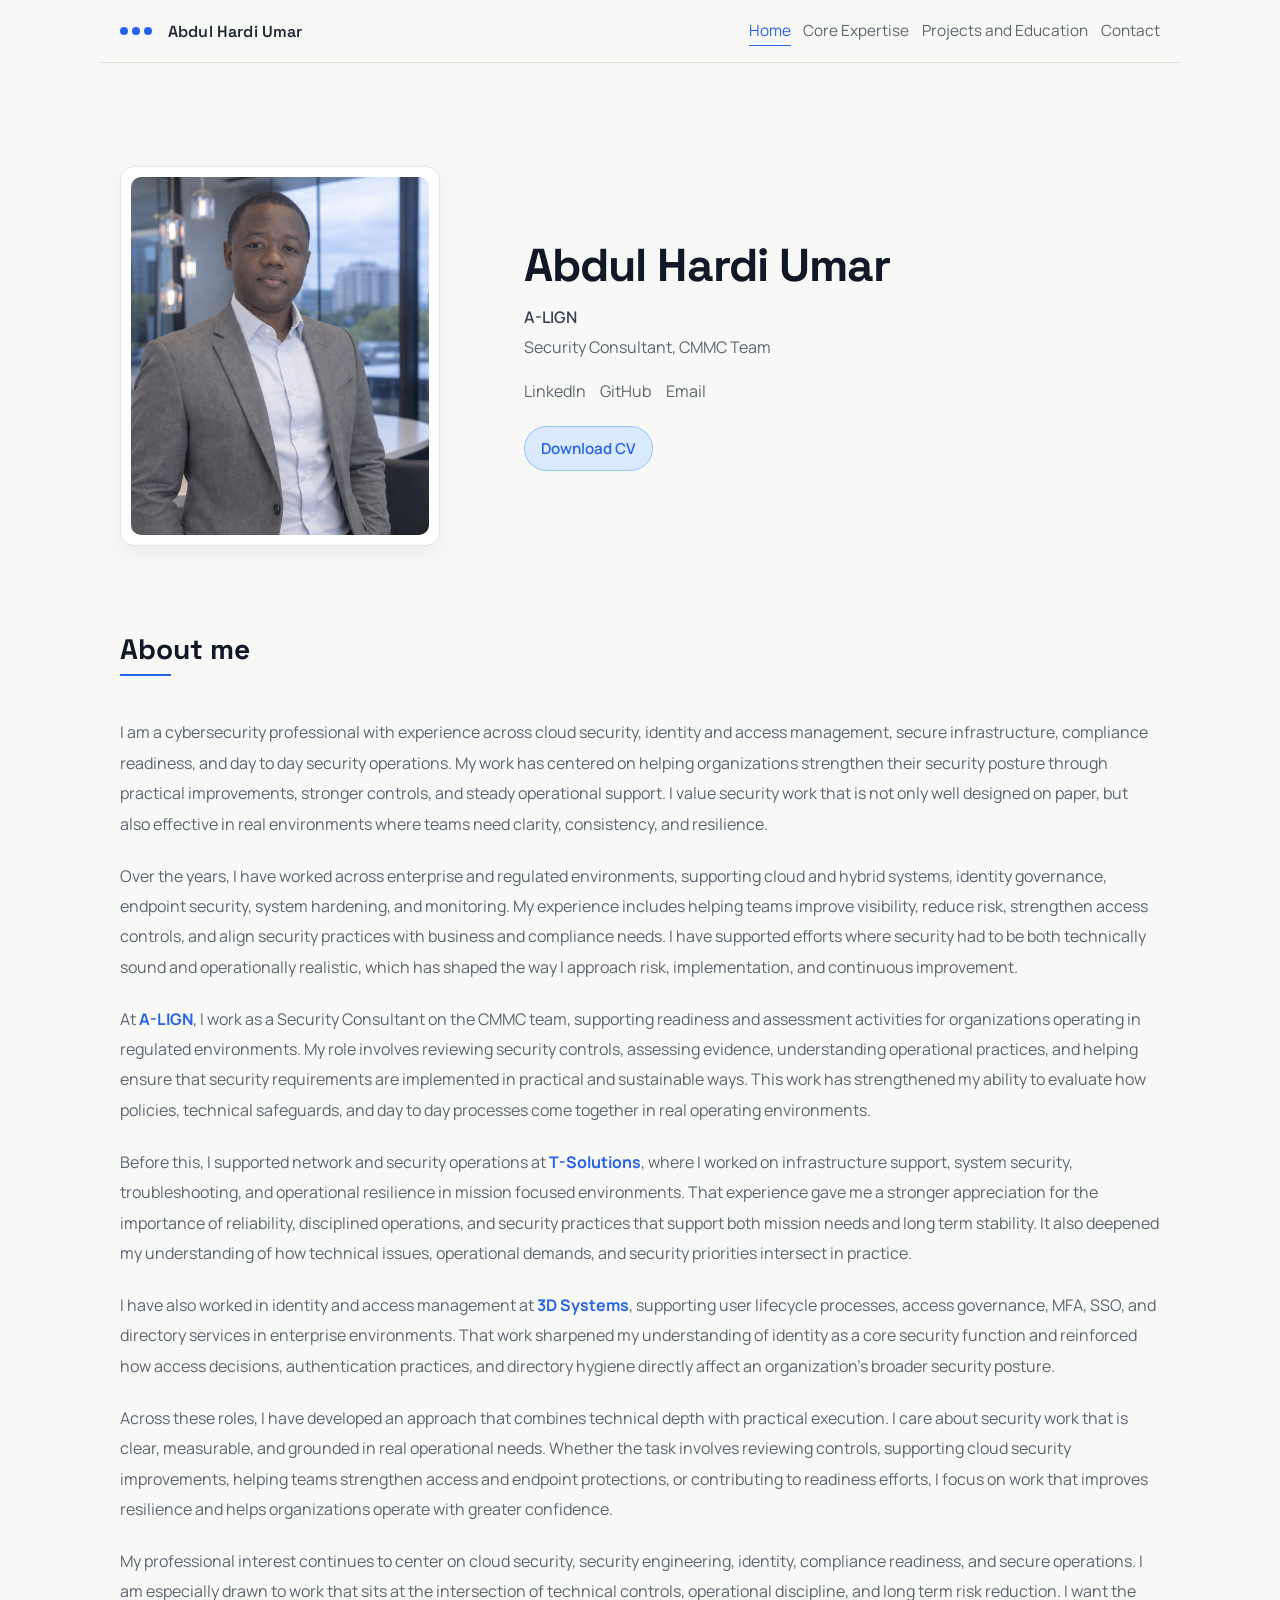
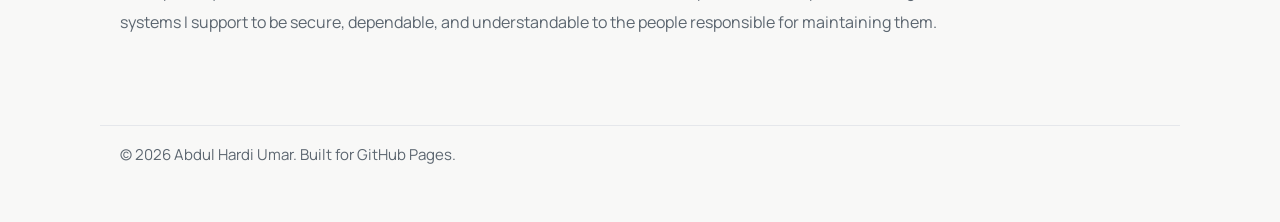
==== index.html @ 2d424478 "Initial website upload" ====
<!DOCTYPE html>
<html lang="en">
<head>
  <meta charset="UTF-8">
  <meta name="viewport" content="width=device-width, initial-scale=1.0">
  <title>Abdul Hardi Umar | Home</title>
  <meta
    name="description"
    content="Personal website of Abdul Hardi Umar, Security Consultant at A-LIGN with a focus on cybersecurity, cloud security, identity, and secure operations."
  >
  <link rel="preconnect" href="https://fonts.googleapis.com">
  <link rel="preconnect" href="https://fonts.gstatic.com" crossorigin>
  <link
    href="https://fonts.googleapis.com/css2?family=Space+Grotesk:wght@400;500;700&family=Manrope:wght@400;500;700&display=swap"
    rel="stylesheet"
  >
  <link rel="icon" type="image/svg+xml" href="favicon.svg">
  <link rel="icon" href="favicon.ico" sizes="any">
  <link rel="icon" type="image/png" sizes="32x32" href="favicon-32x32.png">
  <link rel="icon" type="image/png" sizes="16x16" href="favicon-16x16.png">
  <link rel="stylesheet" href="styles.css">
</head>
<body>
  <a class="skip-link" href="#main">Skip to content</a>

  <header class="site-header">
    <div class="brand-mark" aria-hidden="true">
      <span></span>
      <span></span>
      <span></span>
    </div>
    <a class="brand" href="index.html">Abdul Hardi Umar</a>
    <button
      class="menu-toggle"
      type="button"
      aria-expanded="false"
      aria-controls="site-nav"
      aria-label="Open navigation menu"
    >
      <span></span>
      <span></span>
    </button>
    <nav id="site-nav" class="site-nav" aria-label="Primary">
      <a class="is-active" href="index.html">Home</a>
      <a href="technical-focus.html">Core Expertise</a>
      <a href="projects-education.html">Projects and Education</a>
      <a href="contact.html">Contact</a>
    </nav>
  </header>

  <main id="main" class="page-shell">
    <section class="hero hero-home section" data-reveal>
      <div class="hero-media">
        <figure class="portrait-frame">
          <img
            src="profile-photo.png"
            alt="Portrait of Abdul Hardi Umar"
            width="440"
            height="520"
          >
        </figure>
      </div>

      <div class="hero-copy">
        <h1>Abdul Hardi Umar</h1>
        <p class="hero-role hero-role-company">A-LIGN</p>
        <p class="hero-role">Security Consultant, CMMC Team</p>
        <ul class="hero-links" aria-label="Profile links">
          <li><a href="https://linkedin.com/in/abdulhardi" target="_blank" rel="noreferrer">LinkedIn</a></li>
          <li><a href="https://github.com/hardi-umar" target="_blank" rel="noreferrer">GitHub</a></li>
          <li><a href="mailto:Abdulhardi.umar@outlook.com">Email</a></li>
        </ul>
        <div class="cta-row">
          <a class="button button-primary" href="abdul-hardi-umar-cv.pdf" download>Download CV</a>
        </div>
      </div>
    </section>

    <section class="section page-section about-home" data-reveal>
      <div class="prose-card prose-page about-home-copy">
        <h2 class="about-home-title">About me</h2>
        <p>
          I am a cybersecurity professional with experience across cloud security, identity and
          access management, secure infrastructure, compliance readiness, and day to day security
          operations. My work has centered on helping organizations strengthen their security
          posture through practical improvements, stronger controls, and steady operational
          support. I value security work that is not only well designed on paper, but also
          effective in real environments where teams need clarity, consistency, and resilience.
        </p>
        <p>
          Over the years, I have worked across enterprise and regulated environments, supporting
          cloud and hybrid systems, identity governance, endpoint security, system hardening, and
          monitoring. My experience includes helping teams improve visibility, reduce risk,
          strengthen access controls, and align security practices with business and compliance
          needs. I have supported efforts where security had to be both technically sound and
          operationally realistic, which has shaped the way I approach risk, implementation, and
          continuous improvement.
        </p>
        <p>
          At <a href="https://www.a-lign.com/" target="_blank" rel="noopener noreferrer"><strong>A-LIGN</strong></a>, I work as a Security Consultant on the CMMC team, supporting readiness and
          assessment activities for organizations operating in regulated environments. My role
          involves reviewing security controls, assessing evidence, understanding operational
          practices, and helping ensure that security requirements are implemented in practical and
          sustainable ways. This work has strengthened my ability to evaluate how policies,
          technical safeguards, and day to day processes come together in real operating
          environments.
        </p>
        <p>
          Before this, I supported network and security operations at <a href="https://tsoln-inc.com/" target="_blank" rel="noopener noreferrer"><strong>T-Solutions</strong></a>, where I worked on infrastructure support, system security,
          troubleshooting, and operational resilience in mission focused environments. That
          experience gave me a stronger appreciation for the importance of reliability, disciplined
          operations, and security practices that support both mission needs and long term
          stability. It also deepened my understanding of how technical issues, operational
          demands, and security priorities intersect in practice.
        </p>
        <p>
          I have also worked in identity and access management at <a href="https://www.3dsystems.com/" target="_blank" rel="noopener noreferrer"><strong>3D Systems</strong></a>, supporting user lifecycle processes, access governance,
          MFA, SSO, and directory services in enterprise environments. That work sharpened my
          understanding of identity as a core security function and reinforced how access
          decisions, authentication practices, and directory hygiene directly affect an
          organization&rsquo;s broader security posture.
        </p>
        <p>
          Across these roles, I have developed an approach that combines technical depth with
          practical execution. I care about security work that is clear, measurable, and grounded
          in real operational needs. Whether the task involves reviewing controls, supporting
          cloud security improvements, helping teams strengthen access and endpoint protections, or
          contributing to readiness efforts, I focus on work that improves resilience and helps
          organizations operate with greater confidence.
        </p>
        <p>
          My professional interest continues to center on cloud security, security engineering,
          identity, compliance readiness, and secure operations. I am especially drawn to work
          that sits at the intersection of technical controls, operational discipline, and long
          term risk reduction. I want the systems I support to be secure, dependable, and
          understandable to the people responsible for maintaining them.
        </p>
      </div>
    </section>
  </main>

  <footer class="site-footer">
    <p>&copy; <span id="year"></span> Abdul Hardi Umar. Built for GitHub Pages.</p>
  </footer>

  <script src="script.js"></script>
</body>
</html>
---- styles.css ----
:root {
  --bg: #f8f8f7;
  --bg-soft: #f1f1ee;
  --panel: #ffffff;
  --text: #1f2933;
  --muted: #5c6670;
  --line: #ddddda;
  --accent: #2563eb;
  --accent-hover: #1d4ed8;
  --accent-soft: #dbeafe;
  --accent-border: #93c5fd;
  --shadow: 0 8px 20px rgba(15, 23, 42, 0.03);
  --radius-lg: 14px;
  --radius-md: 10px;
  --radius-sm: 8px;
  --max: 1080px;
}

* {
  box-sizing: border-box;
}

html {
  scroll-behavior: smooth;
}

body {
  margin: 0;
  font-family: "Manrope", sans-serif;
  color: var(--text);
  background: var(--bg);
  min-height: 100vh;
}

body::before {
  content: none;
}

a {
  color: inherit;
  text-decoration: none;
  transition: color 0.24s ease, border-color 0.24s ease, background-color 0.24s ease, box-shadow 0.24s ease;
}

img {
  max-width: 100%;
  display: block;
}

.skip-link {
  position: absolute;
  left: 1rem;
  top: -3rem;
  padding: 0.75rem 1rem;
  background: var(--text);
  color: #06111d;
  border-radius: 999px;
  z-index: 10;
}

.skip-link:focus {
  top: 1rem;
}

.site-header {
  position: sticky;
  top: 0;
  z-index: 20;
  display: flex;
  align-items: center;
  justify-content: space-between;
  gap: 1rem;
  max-width: var(--max);
  margin: 0 auto;
  padding: 1rem 1.25rem;
  background: rgba(248, 248, 247, 0.96);
  border-bottom: 1px solid rgba(221, 221, 218, 0.9);
}

.brand-mark {
  display: grid;
  grid-template-columns: repeat(3, 8px);
  gap: 0.25rem;
}

.brand-mark span {
  width: 8px;
  height: 8px;
  border-radius: 999px;
  background: var(--accent);
}

.brand {
  margin-right: auto;
  font-family: "Space Grotesk", sans-serif;
  font-weight: 600;
  letter-spacing: 0.01em;
}

.site-nav {
  display: flex;
  align-items: center;
  gap: 0.8rem;
  padding: 0;
  flex-wrap: wrap;
  justify-content: flex-end;
}

.site-nav a {
  color: var(--muted);
  padding: 0.25rem 0;
  border-radius: 0;
  transition: color 0.24s ease, border-color 0.24s ease;
  border-bottom: 1px solid transparent;
  font-size: 0.96rem;
}

.site-nav a:focus-visible,
.site-nav a.is-active {
  color: var(--accent);
  border-color: var(--accent);
}

.menu-toggle {
  display: none;
  border: 1px solid var(--line);
  border-radius: 999px;
  background: #fff;
  color: var(--text);
  padding: 0.7rem;
}

.menu-toggle span {
  display: block;
  width: 18px;
  height: 2px;
  background: currentColor;
}

.menu-toggle span + span {
  margin-top: 0.3rem;
}

.section {
  max-width: var(--max);
  margin: 0 auto;
  padding: 4.5rem 1.25rem;
}

.page-shell {
  min-height: calc(100vh - 160px);
}

.page-section {
  padding-top: 5.25rem;
}

.about-home {
  padding-top: 0.15rem;
}

.page-intro {
  max-width: 54rem;
  margin-bottom: 2rem;
}

.page-title {
  font-size: clamp(2rem, 3.6vw, 2.8rem);
  letter-spacing: -0.02em;
}

.page-title-compact {
  max-width: 34rem;
}

.surface {
  position: relative;
}

.surface::before {
  content: none;
}

.hero {
  display: grid;
  grid-template-columns: minmax(260px, 340px) minmax(0, 1.15fr);
  gap: 4rem;
  padding-top: 5.5rem;
  align-items: center;
}

.hero-home {
  min-height: calc(100vh - 330px);
}

.hero-media {
  align-self: center;
}

.portrait-frame {
  margin: 0;
  background: #fff;
  border: 1px solid #e3e6ea;
  border-radius: 14px;
  padding: 0.6rem;
  box-shadow: 0 8px 20px rgba(15, 23, 42, 0.05);
  width: min(320px, 100%);
}

.portrait-frame img {
  width: 100%;
  height: auto;
  aspect-ratio: 5 / 6;
  object-fit: cover;
  object-position: center 16%;
  border-radius: 10px;
  display: block;
}

.eyebrow {
  margin: 0 0 1rem;
  text-transform: uppercase;
  letter-spacing: 0.16em;
  font-size: 0.77rem;
  color: var(--accent);
}

h1,
h2,
h3 {
  margin: 0;
  font-family: "Space Grotesk", sans-serif;
  line-height: 1.05;
}

h1 {
  font-size: clamp(2.1rem, 3.6vw, 3rem);
  max-width: none;
  letter-spacing: -0.02em;
  color: #111827;
}

h2 {
  font-size: clamp(1.55rem, 2.8vw, 2.1rem);
}

h3 {
  font-size: 1.08rem;
  font-weight: 600;
}

.hero-text,
.prose-card p,
.note-card p,
.service-card p,
.project-card p,
.resume-card p,
.contact-card p,
.timeline li span,
.site-footer,
.stats-grid dd {
  color: var(--muted);
  line-height: 1.8;
}

.hero-role {
  margin: 0.35rem 0 0;
  font-size: 1rem;
  line-height: 1.55;
  color: var(--muted);
  max-width: 44rem;
}

.hero-role-company {
  margin-top: 1rem;
  font-weight: 600;
  color: #374151;
}

.cta-row,
.hero-links,
.contact-actions,
.contact-links {
  display: flex;
  flex-wrap: wrap;
  gap: 0.9rem;
}

.cta-row {
  margin-top: 1.5rem;
}

.hero-links {
  list-style: none;
  padding: 0;
  margin: 1.25rem 0 0;
}

.hero-links a {
  color: var(--muted);
  border-bottom: 1px solid transparent;
}

.hero-links a:hover,
.hero-links a:focus-visible {
  color: var(--text);
  border-color: currentColor;
}

.button {
  display: inline-flex;
  align-items: center;
  justify-content: center;
  min-height: 2.8rem;
  padding: 0.7rem 1rem;
  border-radius: 999px;
  border: 1px solid var(--line);
  font-weight: 600;
  font-size: 0.95rem;
  transition: transform 0.24s ease, border-color 0.24s ease, background-color 0.24s ease, color 0.24s ease, box-shadow 0.24s ease;
}

.button:focus-visible {
  transform: translateY(-1px);
}

.button-primary {
  background: var(--accent-soft);
  border-color: var(--accent-border);
  color: var(--accent);
}

.button-secondary {
  background: #fff;
  color: var(--text);
}

.button[aria-disabled="true"] {
  opacity: 0.6;
  pointer-events: none;
}

.identity-label {
  margin: 0 0 0.6rem;
  color: var(--accent);
  font-size: 0.8rem;
  text-transform: uppercase;
  letter-spacing: 0.08em;
}

.hero-copy,
.prose-card,
.note-card,
.service-card,
.project-card,
.timeline-card,
.skills-card,
.resume-card,
.contact-card {
  background: transparent;
  border: 0;
  border-radius: 0;
  box-shadow: none;
}

.hero-copy {
  max-width: 38rem;
}

.hero-copy h1 {
  margin-bottom: 0.35rem;
}

.section-heading {
  display: grid;
  gap: 0.65rem;
  margin-bottom: 1.7rem;
  max-width: 48rem;
}

.split-layout,
.experience-layout {
  display: grid;
  grid-template-columns: repeat(2, minmax(0, 1fr));
  gap: 1.4rem;
}

#about .split-layout {
  grid-template-columns: minmax(0, 1fr);
}

.prose-card,
.resume-card,
.contact-card {
  padding: 0;
}

.prose-card {
  max-width: 62rem;
}

.prose-page {
  max-width: 62rem;
}

.about-home-copy {
  max-width: 72rem;
}

.about-home-title {
  position: relative;
  display: inline-block;
  margin-bottom: 1.6rem;
  font-size: clamp(1.5rem, 2.2vw, 1.9rem);
  font-weight: 700;
  color: #111827;
}

.about-home-title::after {
  content: "";
  display: block;
  width: 3.2rem;
  height: 2px;
  margin-top: 0.55rem;
  background: var(--accent);
}

.prose-card p + p {
  margin-top: 1.35rem;
}

#about .section-heading,
#about .prose-card {
  max-width: 62rem;
}

#about .prose-card p {
  font-size: 1rem;
  line-height: 1.9;
}

#about .prose-card a {
  color: var(--accent);
  border-bottom: 1px solid transparent;
}

#about .prose-card a:hover,
#about .prose-card a:focus-visible {
  color: var(--accent-hover);
  border-color: var(--accent-hover);
}

.about-home .prose-card p {
  max-width: none;
  font-size: 1rem;
  line-height: 1.9;
}

.about-home .prose-card p + p {
  margin-top: 1.35rem;
}

.about-home .prose-card a {
  color: var(--accent);
  border-bottom: 1px solid transparent;
}

.about-home .prose-card a strong {
  font-weight: 700;
}

.about-home .prose-card a:hover,
.about-home .prose-card a:focus-visible {
  color: var(--accent-hover);
  border-color: var(--accent-hover);
}

.note-stack,
.card-grid,
.project-grid {
  display: grid;
  gap: 1.2rem;
}

.note-card,
.service-card,
.project-card,
.timeline-card,
.skills-card {
  padding: 0;
}

.card-grid {
  grid-template-columns: repeat(3, minmax(0, 1fr));
  column-gap: 2.25rem;
  row-gap: 2.25rem;
}

.project-grid {
  grid-template-columns: repeat(2, minmax(0, 1fr));
  column-gap: 2.25rem;
  row-gap: 2.25rem;
}

.project-tag {
  margin: 0 0 0.75rem;
  color: var(--accent);
  font-size: 0.76rem;
  letter-spacing: 0.06em;
  text-transform: uppercase;
}

.project-link {
  color: var(--accent);
  font-size: 0.92rem;
  white-space: nowrap;
  border-bottom: 1px solid transparent;
  margin-left: 0.35rem;
}

.project-link:focus-visible {
  border-color: var(--accent);
}

.chip-list {
  list-style: none;
  display: flex;
  flex-wrap: wrap;
  gap: 0.65rem;
  padding: 0;
  margin: 1.2rem 0 0;
}

.chip-list li {
  padding: 0.45rem 0.72rem;
  border-radius: 999px;
  background: var(--accent-soft);
  border: 1px solid var(--accent-border);
  color: #1f2937;
  font-size: 0.88rem;
  transition: border-color 0.24s ease, background-color 0.24s ease, color 0.24s ease, box-shadow 0.24s ease;
}

.timeline {
  list-style: none;
  padding: 0;
  margin: 1.2rem 0 0;
  display: grid;
  gap: 1rem;
}

.timeline li {
  padding-left: 1rem;
  border-left: 2px solid #dbe7ff;
}

.experience-stack {
  grid-template-columns: 1fr;
  gap: 1.6rem;
}

.education-stack {
  grid-template-columns: 1fr;
  gap: 1.8rem;
}

.experience-stack .timeline-card {
  padding-bottom: 1.2rem;
  border-bottom: 1px solid #e5e7eb;
}

.experience-stack .timeline-card:last-child {
  padding-bottom: 0;
  border-bottom: 0;
}

.education-card {
  padding-bottom: 1.3rem;
  border-bottom: 1px solid #e5e7eb;
}

.education-card:last-child {
  padding-bottom: 0;
  border-bottom: 0;
}

.education-degree {
  margin: 0.45rem 0 0.9rem;
  color: #1f2937;
  font-weight: 600;
}

.education-list {
  margin-top: 1rem;
}

.education-list li {
  background: #eff6ff;
  border-color: var(--accent-border);
}

.tools-card {
  padding: 0;
}

.contact-links a {
  color: var(--accent);
  border-bottom: 1px solid transparent;
  padding-bottom: 0.15rem;
}

.contact-links a:focus-visible {
  border-color: var(--accent);
}

.portrait-frame,
.note-card,
.service-card,
.project-card,
.timeline-card,
.education-card,
.tools-card,
.resume-card,
.contact-card {
  transition: border-color 0.24s ease, background-color 0.24s ease, box-shadow 0.24s ease;
}

.timeline li strong,
.service-card h3,
.project-card h3,
.note-card h3,
.timeline-card h3,
.skills-card h3,
.resume-card h3 {
  display: block;
  margin-bottom: 0.35rem;
}

.contact-section {
  padding-bottom: 6rem;
}

.short-intro {
  padding-top: 1rem;
}

.site-footer {
  max-width: var(--max);
  margin: 0 auto;
  padding: 0 1.25rem 2.4rem;
  border-top: 1px solid #e5e7eb;
  font-size: 0.94rem;
}

[data-reveal] {
  opacity: 0;
  transform: translateY(18px);
  transition: opacity 500ms ease, transform 500ms ease;
}

[data-reveal].is-visible {
  opacity: 1;
  transform: translateY(0);
}

@media (hover: hover) and (pointer: fine) {
  .site-nav a:hover {
    color: var(--accent-hover);
    border-color: var(--accent-hover);
  }

  .button:hover {
    transform: translateY(-1px);
    border-color: var(--accent-border);
    box-shadow: 0 8px 18px rgba(74, 144, 226, 0.08);
  }

  .button-primary:hover {
    color: var(--accent-hover);
    background: #eff6ff;
    border-color: var(--accent-border);
  }

  .button-secondary:hover {
    color: var(--accent-hover);
    background: #f8fbff;
    border-color: var(--accent-border);
  }

  .hero-links a:hover,
  .project-link:hover,
  .contact-links a:hover {
    color: var(--accent-hover);
    border-color: var(--accent-hover);
  }

  .chip-list li:hover {
    color: var(--accent-hover);
    background: #eff6ff;
    border-color: var(--accent-border);
  }

  .portrait-frame:hover,
  .note-card:hover,
  .service-card:hover,
  .project-card:hover,
  .timeline-card:hover,
  .education-card:hover,
  .tools-card:hover,
  .resume-card:hover,
  .contact-card:hover {
    box-shadow: 0 10px 22px rgba(74, 144, 226, 0.05);
  }
}

@media (max-width: 980px) {
  .hero,
  .split-layout,
  .experience-layout,
  .card-grid,
  .project-grid {
    grid-template-columns: 1fr;
  }

  h1 {
    max-width: none;
  }
}

@media (max-width: 760px) {
  .site-header {
    flex-wrap: wrap;
  }

  .menu-toggle {
    display: inline-flex;
    flex-direction: column;
    align-items: center;
    justify-content: center;
  }

  .site-nav {
    display: none;
    width: 100%;
    flex-direction: column;
    align-items: stretch;
    border-radius: 12px;
    padding: 0.65rem;
    border: 1px solid var(--line);
    background: #fff;
  }

  .site-nav.is-open {
    display: flex;
  }

  .site-nav a {
    text-align: center;
  }

  .hero {
    gap: 2rem;
    padding-top: 4rem;
  }

  .page-section {
    padding-top: 4rem;
  }

  .about-home {
    padding-top: 0.9rem;
  }

  .hero-media {
    justify-self: center;
    width: 100%;
    max-width: 320px;
  }
}
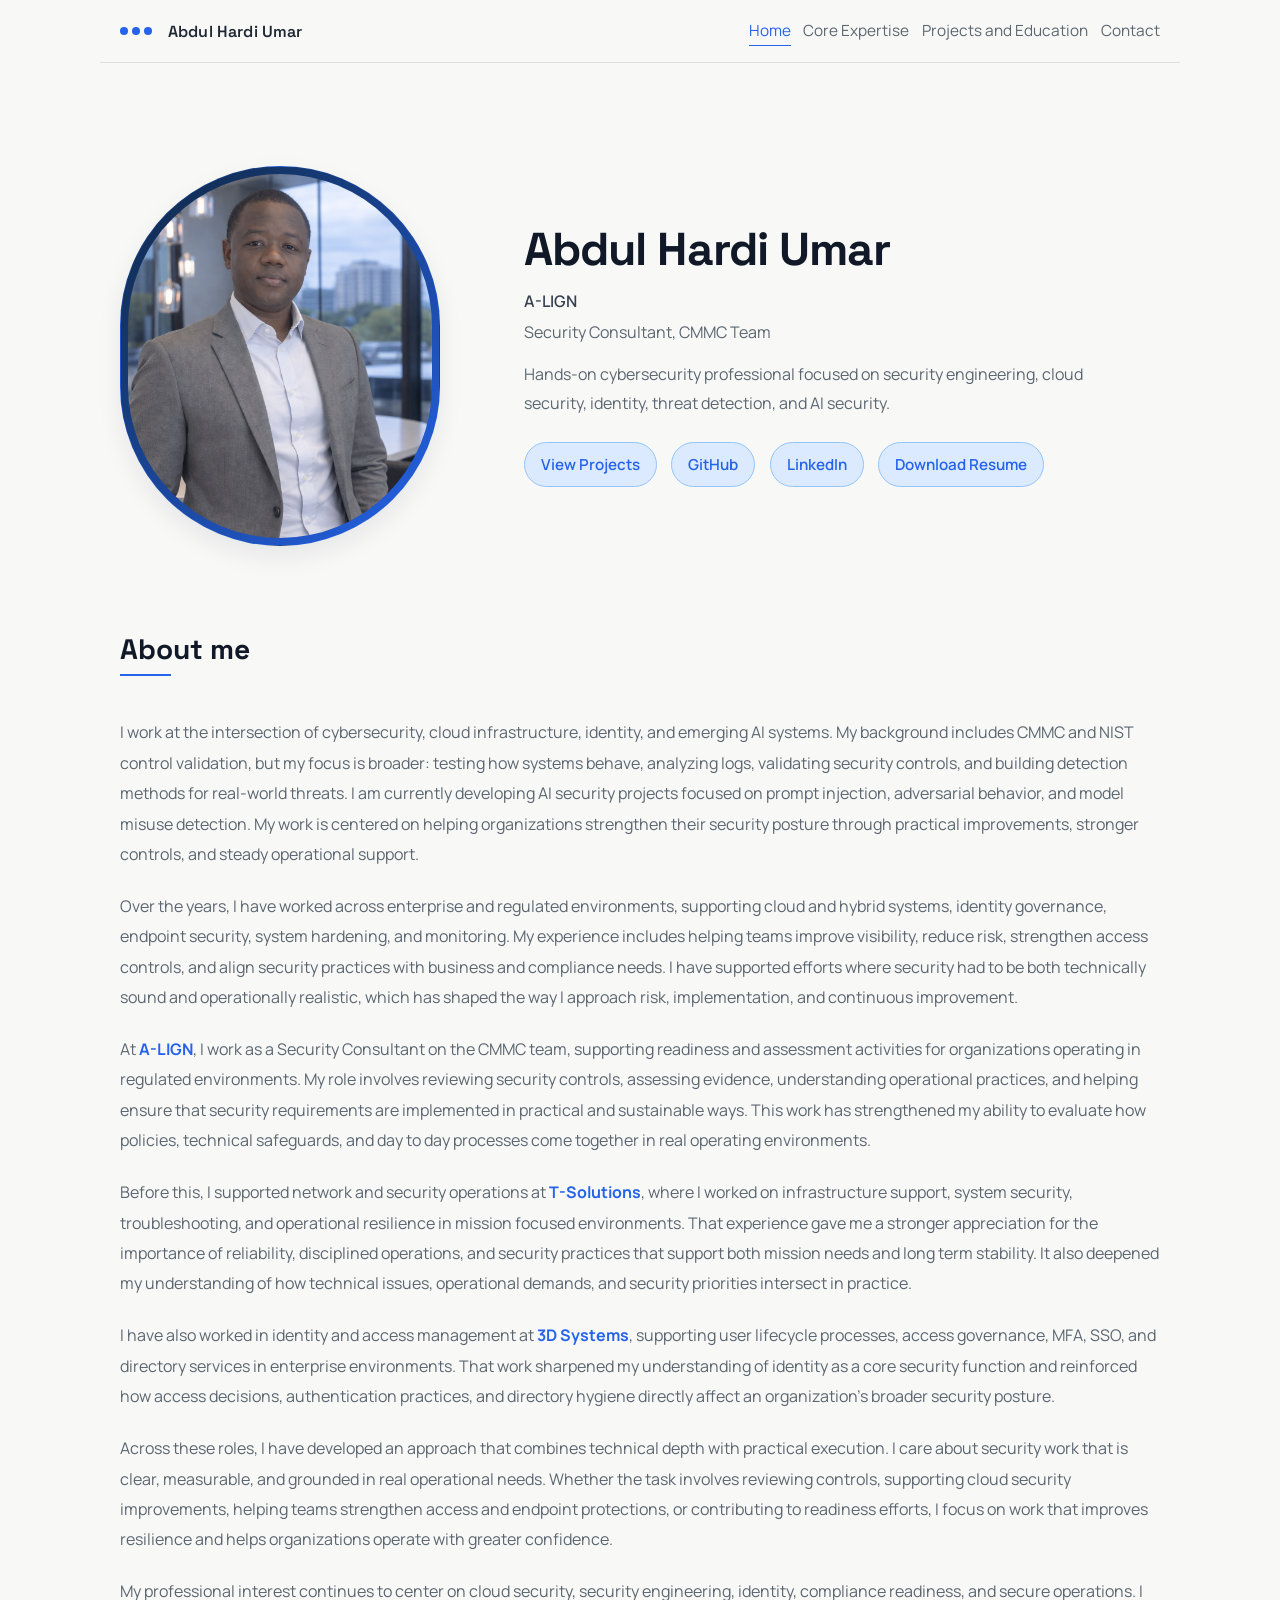
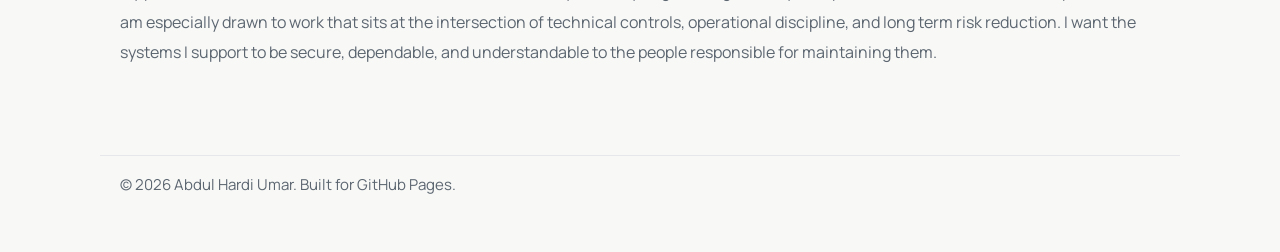
==== commit 74a66d29: "Update index.html" ====
--- a/index.html
+++ b/index.html
@@ -6,7 +6,7 @@
   <title>Abdul Hardi Umar | Home</title>
   <meta
     name="description"
-    content="Personal website of Abdul Hardi Umar, Security Consultant at A-LIGN with a focus on cybersecurity, cloud security, identity, and secure operations."
+    content="Personal website of Abdul Hardi Umar, a hands-on cybersecurity professional focused on security engineering, cloud security, identity, threat detection, and AI security."
   >
   <link rel="preconnect" href="https://fonts.googleapis.com">
   <link rel="preconnect" href="https://fonts.gstatic.com" crossorigin>
@@ -65,13 +65,12 @@
         <h1>Abdul Hardi Umar</h1>
         <p class="hero-role hero-role-company">A-LIGN</p>
         <p class="hero-role">Security Consultant, CMMC Team</p>
-        <ul class="hero-links" aria-label="Profile links">
-          <li><a href="https://linkedin.com/in/abdulhardi" target="_blank" rel="noreferrer">LinkedIn</a></li>
-          <li><a href="https://github.com/hardi-umar" target="_blank" rel="noreferrer">GitHub</a></li>
-          <li><a href="mailto:Abdulhardi.umar@outlook.com">Email</a></li>
-        </ul>
+        <p class="hero-text hero-text-intro">Hands-on cybersecurity professional focused on security engineering, cloud security, identity, threat detection, and AI security.</p>
         <div class="cta-row">
-          <a class="button button-primary" href="abdul-hardi-umar-cv.pdf" download>Download CV</a>
+          <a class="button button-primary" href="projects-education.html">View Projects</a>
+          <a class="button button-primary" href="https://github.com/hardi-umar" target="_blank" rel="noreferrer">GitHub</a>
+          <a class="button button-primary" href="https://linkedin.com/in/abdulhardi" target="_blank" rel="noreferrer">LinkedIn</a>
+          <a class="button button-primary" href="abdul-hardi-umar-cv.pdf" download>Download Resume</a>
         </div>
       </div>
     </section>
@@ -80,12 +79,14 @@
       <div class="prose-card prose-page about-home-copy">
         <h2 class="about-home-title">About me</h2>
         <p>
-          I am a cybersecurity professional with experience across cloud security, identity and
-          access management, secure infrastructure, compliance readiness, and day to day security
-          operations. My work has centered on helping organizations strengthen their security
-          posture through practical improvements, stronger controls, and steady operational
-          support. I value security work that is not only well designed on paper, but also
-          effective in real environments where teams need clarity, consistency, and resilience.
+          I work at the intersection of cybersecurity, cloud infrastructure, identity, and
+          emerging AI systems. My background includes CMMC and NIST control validation, but my
+          focus is broader: testing how systems behave, analyzing logs, validating security
+          controls, and building detection methods for real-world threats. I am currently
+          developing AI security projects focused on prompt injection, adversarial behavior, and
+          model misuse detection. My work is centered on helping organizations strengthen their
+          security posture through practical improvements, stronger controls, and steady
+          operational support.
         </p>
         <p>
           Over the years, I have worked across enterprise and regulated environments, supporting
--- a/styles.css
+++ b/styles.css
@@ -199,11 +199,11 @@
 
 .portrait-frame {
   margin: 0;
-  background: #fff;
-  border: 1px solid #e3e6ea;
-  border-radius: 14px;
-  padding: 0.6rem;
-  box-shadow: 0 8px 20px rgba(15, 23, 42, 0.05);
+  background: linear-gradient(135deg, #0f2742, #2563eb);
+  border: 1px solid rgba(37, 99, 235, 0.24);
+  border-radius: 999px;
+  padding: 0.45rem;
+  box-shadow: 0 10px 24px rgba(15, 23, 42, 0.08);
   width: min(320px, 100%);
 }
 
@@ -213,7 +213,7 @@
   aspect-ratio: 5 / 6;
   object-fit: cover;
   object-position: center 16%;
-  border-radius: 10px;
+  border-radius: 999px;
   display: block;
 }
 
@@ -297,7 +297,8 @@
 }
 
 .hero-links a {
-  color: var(--muted);
+  color: var(--accent);
+  font-weight: 600;
   border-bottom: 1px solid transparent;
 }
 
@@ -777,3 +778,5 @@
     max-width: 320px;
   }
 }
+
+
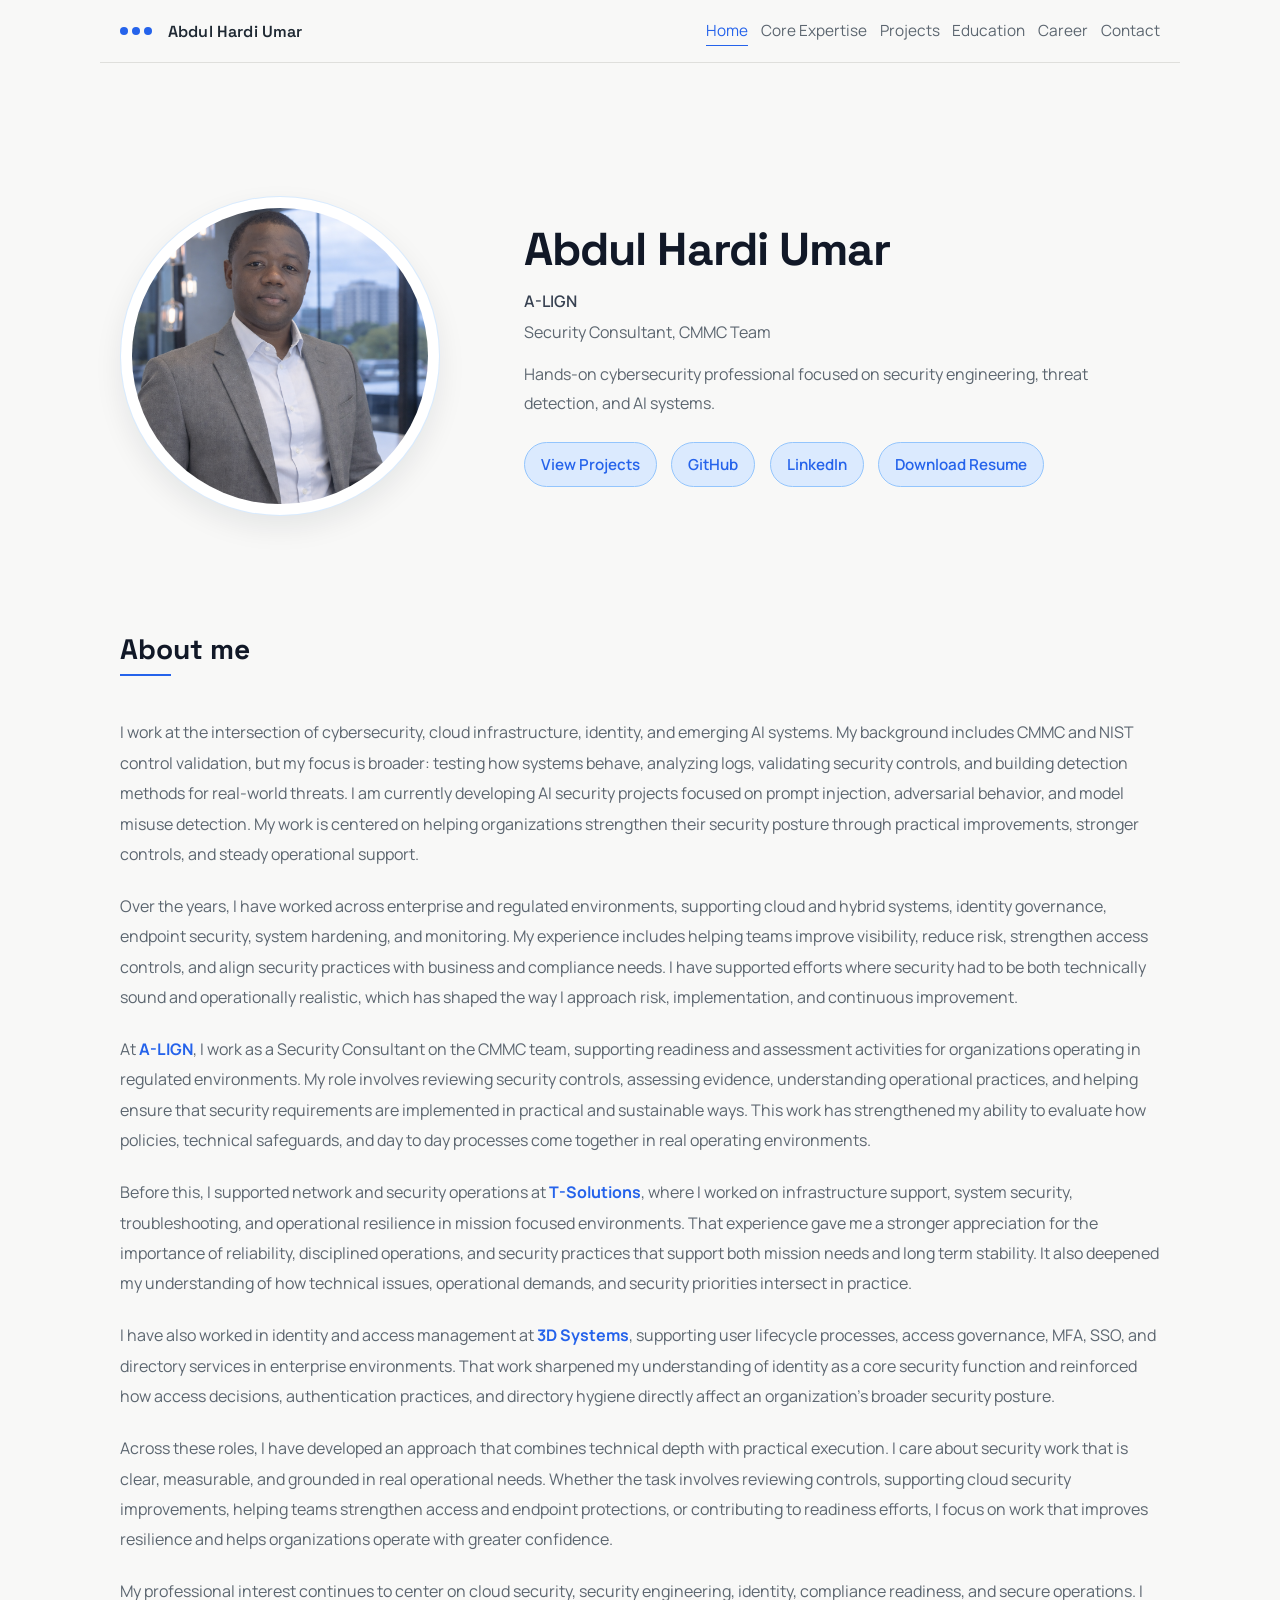
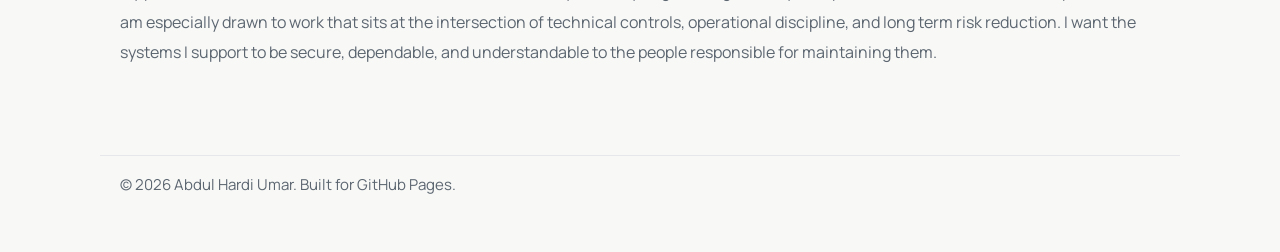
==== commit dd95e627: "update" ====
--- a/index.html
+++ b/index.html
@@ -43,7 +43,9 @@
     <nav id="site-nav" class="site-nav" aria-label="Primary">
       <a class="is-active" href="index.html">Home</a>
       <a href="technical-focus.html">Core Expertise</a>
-      <a href="projects-education.html">Projects and Education</a>
+      <a href="projects.html">Projects</a>
+      <a href="education.html">Education</a>
+      <a href="career.html">Career</a>
       <a href="contact.html">Contact</a>
     </nav>
   </header>
@@ -65,9 +67,9 @@
         <h1>Abdul Hardi Umar</h1>
         <p class="hero-role hero-role-company">A-LIGN</p>
         <p class="hero-role">Security Consultant, CMMC Team</p>
-        <p class="hero-text hero-text-intro">Hands-on cybersecurity professional focused on security engineering, cloud security, identity, threat detection, and AI security.</p>
+        <p class="hero-text hero-text-intro">Hands-on cybersecurity professional focused on security engineering, threat detection, and AI systems.</p>
         <div class="cta-row">
-          <a class="button button-primary" href="projects-education.html">View Projects</a>
+          <a class="button button-primary" href="projects.html">View Projects</a>
           <a class="button button-primary" href="https://github.com/hardi-umar" target="_blank" rel="noreferrer">GitHub</a>
           <a class="button button-primary" href="https://linkedin.com/in/abdulhardi" target="_blank" rel="noreferrer">LinkedIn</a>
           <a class="button button-primary" href="abdul-hardi-umar-cv.pdf" download>Download Resume</a>
--- a/styles.css
+++ b/styles.css
@@ -164,6 +164,10 @@
   margin-bottom: 2rem;
 }
 
+.page-subsection {
+  margin-top: -0.35rem;
+}
+
 .page-title {
   font-size: clamp(2rem, 3.6vw, 2.8rem);
   letter-spacing: -0.02em;
@@ -199,20 +203,21 @@
 
 .portrait-frame {
   margin: 0;
-  background: linear-gradient(135deg, #0f2742, #2563eb);
-  border: 1px solid rgba(37, 99, 235, 0.24);
+  background: #ffffff;
+  border: 1px solid rgba(147, 197, 253, 0.35);
   border-radius: 999px;
-  padding: 0.45rem;
-  box-shadow: 0 10px 24px rgba(15, 23, 42, 0.08);
+  padding: 0.7rem;
+  box-shadow: 0 12px 28px rgba(15, 23, 42, 0.08);
   width: min(320px, 100%);
+  aspect-ratio: 1 / 1;
 }
 
 .portrait-frame img {
   width: 100%;
-  height: auto;
-  aspect-ratio: 5 / 6;
+  height: 100%;
+  aspect-ratio: 1 / 1;
   object-fit: cover;
-  object-position: center 16%;
+  object-position: center 18%;
   border-radius: 999px;
   display: block;
 }
@@ -532,6 +537,81 @@
   margin: 1.2rem 0 0;
 }
 
+.focus-list {
+  list-style: none;
+  display: grid;
+  grid-template-columns: repeat(2, minmax(0, 1fr));
+  gap: 0.9rem 1.25rem;
+  padding: 0;
+  margin: 1rem 0 0;
+}
+
+.focus-list li {
+  position: relative;
+  padding-left: 1rem;
+  color: var(--muted);
+  line-height: 1.7;
+}
+
+.focus-list li::before {
+  content: "";
+  position: absolute;
+  left: 0;
+  top: 0.75rem;
+  width: 0.38rem;
+  height: 0.38rem;
+  border-radius: 999px;
+  background: var(--accent);
+}
+
+.career-stack {
+  display: grid;
+  gap: 2.5rem;
+}
+
+.career-company {
+  padding-bottom: 1.4rem;
+  border-bottom: 1px solid #e5e7eb;
+}
+
+.career-company:last-child {
+  border-bottom: 0;
+  padding-bottom: 0;
+}
+
+.career-company-header {
+  margin-bottom: 1.15rem;
+}
+
+.career-company-header h2 {
+  font-size: clamp(1.28rem, 2vw, 1.55rem);
+  margin-bottom: 0.35rem;
+}
+
+.career-location {
+  color: var(--muted);
+  font-size: 0.98rem;
+}
+
+.career-role {
+  margin-top: 1.25rem;
+}
+
+.career-role:first-of-type {
+  margin-top: 0;
+}
+
+.career-role h3 {
+  font-size: 1.02rem;
+  margin-bottom: 0.45rem;
+}
+
+.career-role p {
+  color: var(--muted);
+  line-height: 1.8;
+  margin: 0;
+}
+
 .chip-list li {
   padding: 0.45rem 0.72rem;
   border-radius: 999px;
@@ -576,7 +656,7 @@
 }
 
 .education-card {
-  padding-bottom: 1.3rem;
+  padding-bottom: 1.1rem;
   border-bottom: 1px solid #e5e7eb;
 }
 
@@ -586,18 +666,30 @@
 }
 
 .education-degree {
-  margin: 0.45rem 0 0.9rem;
+  margin: 0.35rem 0 0.8rem;
   color: #1f2937;
   font-weight: 600;
+  font-size: 0.98rem;
 }
 
 .education-list {
-  margin-top: 1rem;
+  margin-top: 0.85rem;
 }
 
 .education-list li {
   background: #eff6ff;
   border-color: var(--accent-border);
+}
+
+.education-card h3 {
+  font-size: 1.16rem;
+  font-weight: 700;
+}
+
+.education-meta {
+  font-size: 0.9em;
+  font-weight: 500;
+  color: var(--muted);
 }
 
 .tools-card {
@@ -723,6 +815,10 @@
     grid-template-columns: 1fr;
   }
 
+  .focus-list {
+    grid-template-columns: 1fr;
+  }
+
   h1 {
     max-width: none;
   }
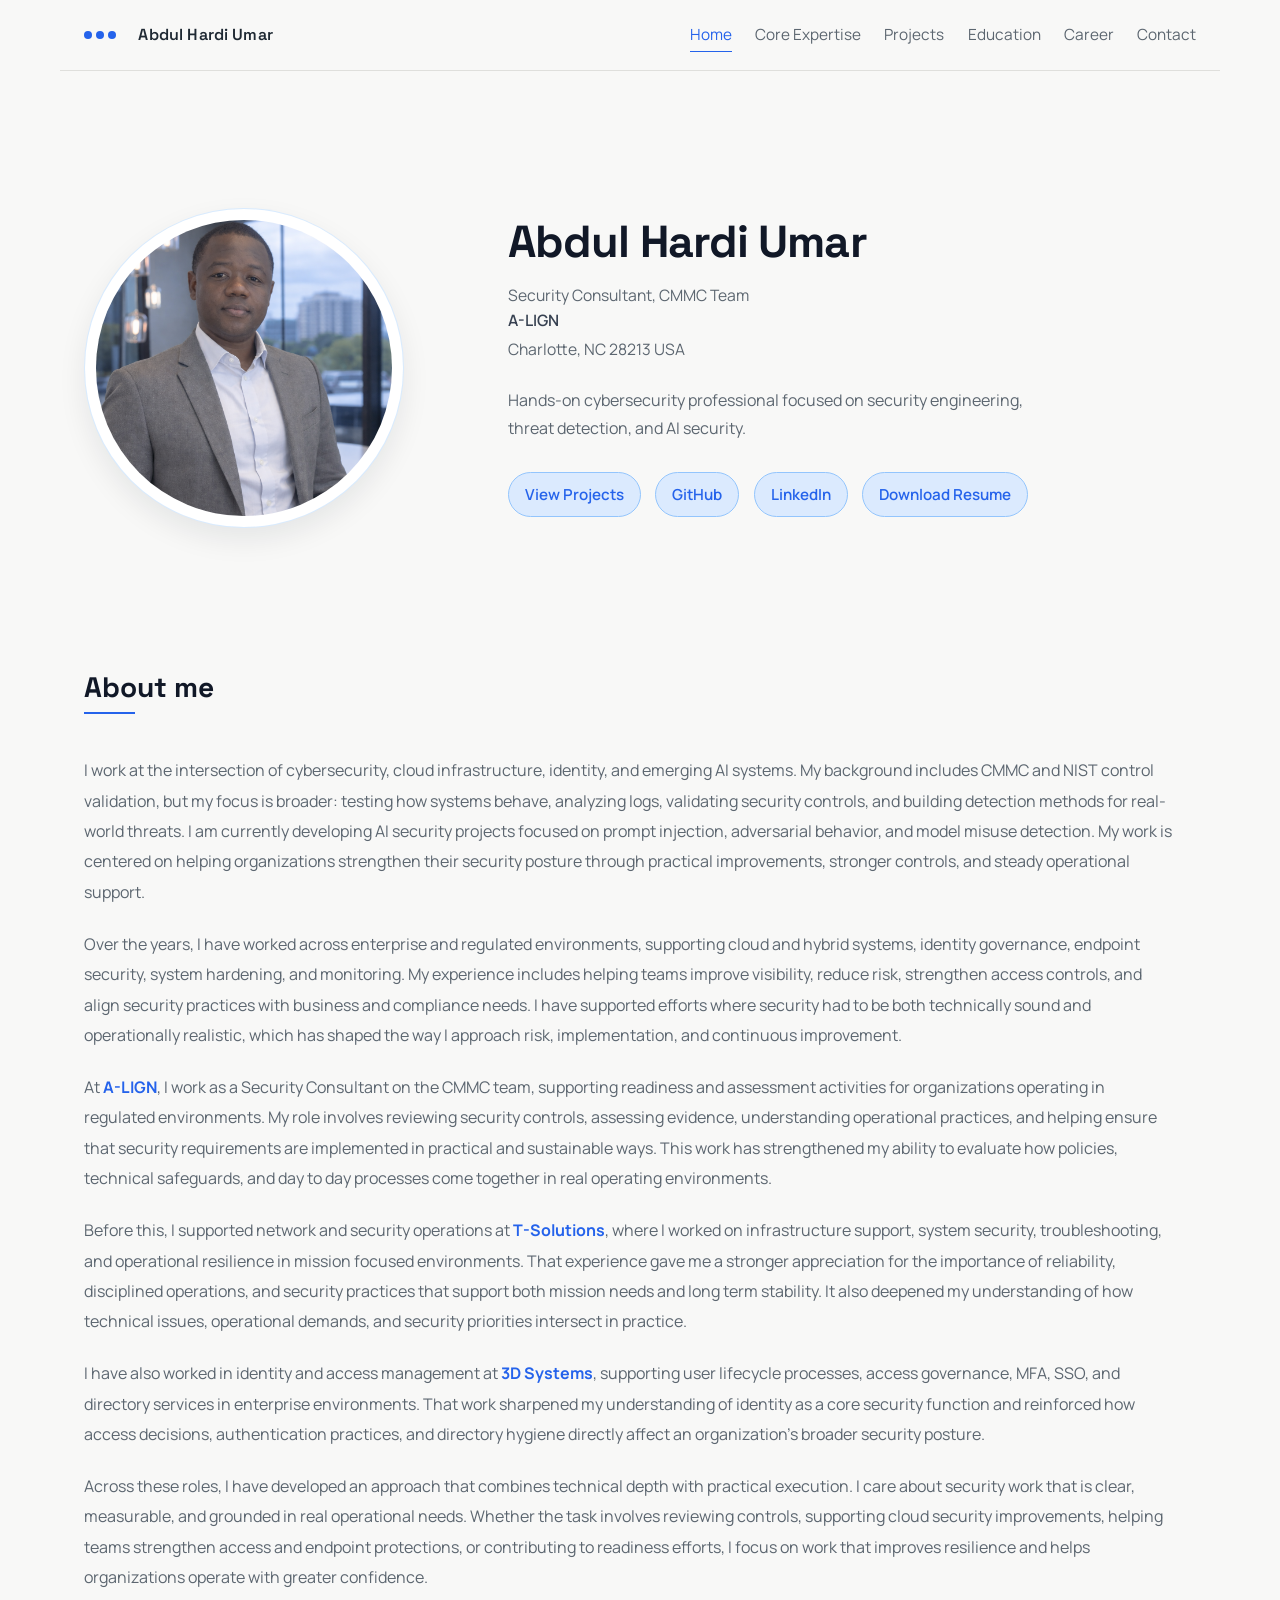
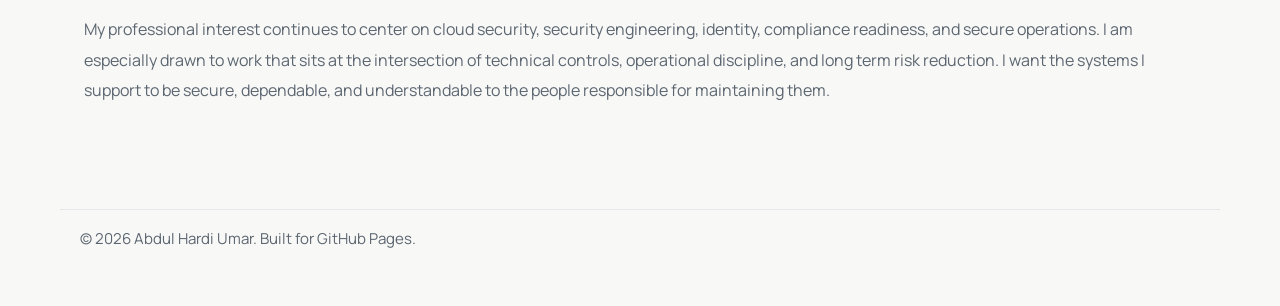
==== commit 65cde622: "update" ====
--- a/index.html
+++ b/index.html
@@ -65,9 +65,12 @@
 
       <div class="hero-copy">
         <h1>Abdul Hardi Umar</h1>
-        <p class="hero-role hero-role-company">A-LIGN</p>
-        <p class="hero-role">Security Consultant, CMMC Team</p>
-        <p class="hero-text hero-text-intro">Hands-on cybersecurity professional focused on security engineering, threat detection, and AI systems.</p>
+        <div class="hero-subtitle">
+          <p class="hero-role">Security Consultant, CMMC Team</p>
+          <p class="hero-role hero-role-company">A-LIGN</p>
+          <p class="hero-role">Charlotte, NC 28213 USA</p>
+        </div>
+        <p class="hero-text hero-text-intro">Hands-on cybersecurity professional focused on security engineering, threat detection, and AI security.</p>
         <div class="cta-row">
           <a class="button button-primary" href="projects.html">View Projects</a>
           <a class="button button-primary" href="https://github.com/hardi-umar" target="_blank" rel="noreferrer">GitHub</a>
--- a/styles.css
+++ b/styles.css
@@ -13,7 +13,7 @@
   --radius-lg: 14px;
   --radius-md: 10px;
   --radius-sm: 8px;
-  --max: 1080px;
+  --max: 1160px;
 }
 
 * {
@@ -69,10 +69,10 @@
   display: flex;
   align-items: center;
   justify-content: space-between;
-  gap: 1rem;
+  gap: 1.4rem;
   max-width: var(--max);
   margin: 0 auto;
-  padding: 1rem 1.25rem;
+  padding: 1.15rem 1.5rem;
   background: rgba(248, 248, 247, 0.96);
   border-bottom: 1px solid rgba(221, 221, 218, 0.9);
 }
@@ -100,7 +100,7 @@
 .site-nav {
   display: flex;
   align-items: center;
-  gap: 0.8rem;
+  gap: 1.45rem;
   padding: 0;
   flex-wrap: wrap;
   justify-content: flex-end;
@@ -108,7 +108,7 @@
 
 .site-nav a {
   color: var(--muted);
-  padding: 0.25rem 0;
+  padding: 0.35rem 0;
   border-radius: 0;
   transition: color 0.24s ease, border-color 0.24s ease;
   border-bottom: 1px solid transparent;
@@ -144,7 +144,7 @@
 .section {
   max-width: var(--max);
   margin: 0 auto;
-  padding: 4.5rem 1.25rem;
+  padding: 5.5rem 1.5rem;
 }
 
 .page-shell {
@@ -152,7 +152,7 @@
 }
 
 .page-section {
-  padding-top: 5.25rem;
+  padding-top: 5.85rem;
 }
 
 .about-home {
@@ -160,8 +160,8 @@
 }
 
 .page-intro {
-  max-width: 54rem;
-  margin-bottom: 2rem;
+  max-width: 46rem;
+  margin-bottom: 2.35rem;
 }
 
 .page-subsection {
@@ -188,13 +188,13 @@
 .hero {
   display: grid;
   grid-template-columns: minmax(260px, 340px) minmax(0, 1.15fr);
-  gap: 4rem;
-  padding-top: 5.5rem;
+  gap: 5.25rem;
+  padding-top: 5.1rem;
   align-items: center;
 }
 
 .hero-home {
-  min-height: calc(100vh - 330px);
+  min-height: calc(100vh - 300px);
 }
 
 .hero-media {
@@ -239,7 +239,7 @@
 }
 
 h1 {
-  font-size: clamp(2.1rem, 3.6vw, 3rem);
+  font-size: clamp(2.15rem, 3.5vw, 3.05rem);
   max-width: none;
   letter-spacing: -0.02em;
   color: #111827;
@@ -269,17 +269,28 @@
 }
 
 .hero-role {
-  margin: 0.35rem 0 0;
-  font-size: 1rem;
+  margin: 0.18rem 0 0;
+  font-size: 0.98rem;
   line-height: 1.55;
   color: var(--muted);
   max-width: 44rem;
 }
 
 .hero-role-company {
-  margin-top: 1rem;
+  margin-top: 0;
   font-weight: 600;
   color: #374151;
+}
+
+.hero-subtitle {
+  margin-top: 0.9rem;
+  display: grid;
+  gap: 0.1rem;
+}
+
+.hero-text-intro {
+  max-width: 35rem;
+  margin-top: 1.5rem;
 }
 
 .cta-row,
@@ -292,7 +303,7 @@
 }
 
 .cta-row {
-  margin-top: 1.5rem;
+  margin-top: 1.8rem;
 }
 
 .hero-links {
@@ -370,7 +381,7 @@
 }
 
 .hero-copy {
-  max-width: 38rem;
+  max-width: 40rem;
 }
 
 .hero-copy h1 {
@@ -410,7 +421,7 @@
 }
 
 .about-home-copy {
-  max-width: 72rem;
+  max-width: 68rem;
 }
 
 .about-home-title {
@@ -566,11 +577,11 @@
 
 .career-stack {
   display: grid;
-  gap: 2.5rem;
+  gap: 3rem;
 }
 
 .career-company {
-  padding-bottom: 1.4rem;
+  padding-bottom: 1.8rem;
   border-bottom: 1px solid #e5e7eb;
 }
 
@@ -580,7 +591,7 @@
 }
 
 .career-company-header {
-  margin-bottom: 1.15rem;
+  margin-bottom: 1.35rem;
 }
 
 .career-company-header h2 {
@@ -588,13 +599,24 @@
   margin-bottom: 0.35rem;
 }
 
+.career-company-header h2 a {
+  color: var(--accent);
+  border-bottom: 1px solid transparent;
+}
+
+.career-company-header h2 a:hover,
+.career-company-header h2 a:focus-visible {
+  color: var(--accent-hover);
+  border-color: var(--accent-hover);
+}
+
 .career-location {
   color: var(--muted);
   font-size: 0.98rem;
 }
 
 .career-role {
-  margin-top: 1.25rem;
+  margin-top: 1.45rem;
 }
 
 .career-role:first-of-type {
@@ -842,7 +864,7 @@
     flex-direction: column;
     align-items: stretch;
     border-radius: 12px;
-    padding: 0.65rem;
+    padding: 0.8rem;
     border: 1px solid var(--line);
     background: #fff;
   }
@@ -856,12 +878,12 @@
   }
 
   .hero {
-    gap: 2rem;
-    padding-top: 4rem;
+    gap: 2.35rem;
+    padding-top: 4.25rem;
   }
 
   .page-section {
-    padding-top: 4rem;
+    padding-top: 4.6rem;
   }
 
   .about-home {
